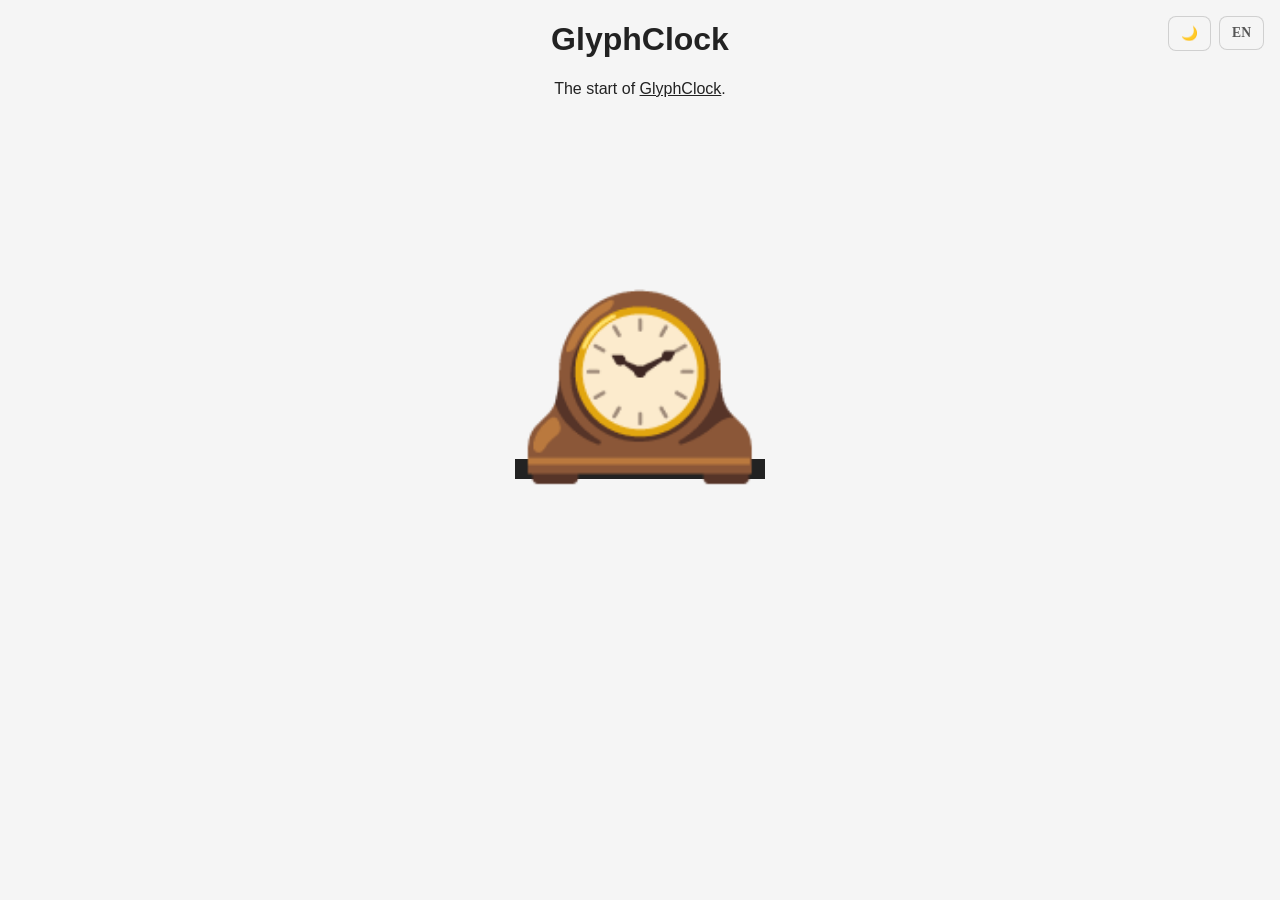
==== index.html @ ae3c22c6 "Initial commit" ====
<!DOCTYPE html>
<html lang="en">
<head>
  <meta charset="utf-8">
  <meta name="viewport" content="width=device-width, initial-scale=1">
  <title>GlyphClock</title>
  <meta name="description" content="A timezone-free time system dividing the day into 16 symbolic blocks.">
  <meta name="author" content="Adam">
  <link rel="stylesheet" href="css/styles.css">
  <script>(function(){try{var d=localStorage.getItem('darkMode');if(d==='true'||(d===null&&matchMedia('(prefers-color-scheme:dark)').matches))document.documentElement.classList.add('dark')}catch(e){}})()</script>
</head>
<body data-page="index">
  <h1>GlyphClock</h1>
  <p data-i18n="index.intro">The start of <a href="about.html">GlyphClock</a>.</p>
  <h2><a href="glyphclock.html">🕰️</a></h2>
  <script src="scripts.js"></script>
  <script src="i18n.js"></script>
</body>
</html>
---- css/styles.css ----
h1 {
  font-family: Arial, Helvetica, sans-serif;
  text-align: center;
}

p {
  font-family: Arial, Helvetica, sans-serif;
  text-align: center;
}

h2 {
  font-size: 200px;
  text-align: center;
}

@keyframes fadeIn {
  from { opacity: 0; }
  to { opacity: 1; }
}

body {
  background-color: whitesmoke;
  color: #222;
  transition: background-color 0.3s, color 0.3s, opacity 0.3s ease;
  animation: fadeIn 0.3s ease;
}

body.navigating {
  opacity: 0;
}

a {
  color: inherit;
}

.dark,
.dark body {
  background-color: #1a1a2e;
  color: #e0e0e0;
}

/* Toolbar */
.toolbar {
  position: fixed;
  top: 1rem;
  right: 1rem;
  z-index: 100;
  display: flex;
  gap: 0.5rem;
  align-items: flex-start;
}

.toolbar-btn {
  background: rgba(245, 245, 245, 0.9);
  border: 1px solid rgba(150, 150, 150, 0.4);
  border-radius: 8px;
  padding: 0.5rem 0.75rem;
  font-size: 0.85rem;
  font-weight: 600;
  cursor: pointer;
  font-family: inherit;
  color: #555;
  text-decoration: none;
  transition: background 0.2s, border-color 0.2s;
}

.toolbar-btn:hover {
  background: rgba(220, 220, 220, 0.9);
  border-color: rgba(100, 100, 100, 0.6);
}

.dark .toolbar-btn {
  background: rgba(30, 30, 50, 0.9);
  border-color: rgba(100, 100, 140, 0.4);
  color: #ccc;
}

.dark .toolbar-btn:hover {
  background: rgba(50, 50, 80, 0.9);
  border-color: rgba(120, 120, 160, 0.6);
}

/* Language switcher dropdown */
.lang-switcher {
  position: relative;
}

.lang-switcher__list {
  position: absolute;
  top: calc(100% + 0.5rem);
  right: 0;
  background: rgba(255, 255, 255, 0.95);
  backdrop-filter: blur(12px);
  border: 1px solid rgba(150, 150, 150, 0.4);
  border-radius: 8px;
  max-height: 300px;
  overflow-y: auto;
  min-width: 160px;
}

.lang-switcher__option {
  display: block;
  width: 100%;
  padding: 0.5rem 1rem;
  background: none;
  border: none;
  color: #666;
  font-size: 0.85rem;
  font-family: inherit;
  text-align: left;
  cursor: pointer;
  transition: background 0.15s, color 0.15s;
}

.lang-switcher__option:hover {
  background: rgba(0, 0, 0, 0.05);
  color: #333;
}

.lang-switcher__option--active {
  color: #111;
  font-weight: 600;
}

.dark .lang-switcher__list {
  background: rgba(25, 25, 45, 0.95);
  border-color: rgba(100, 100, 140, 0.4);
}

.dark .lang-switcher__option {
  color: #999;
}

.dark .lang-switcher__option:hover {
  background: rgba(80, 80, 120, 0.15);
  color: #ddd;
}

.dark .lang-switcher__option--active {
  color: #eee;
}
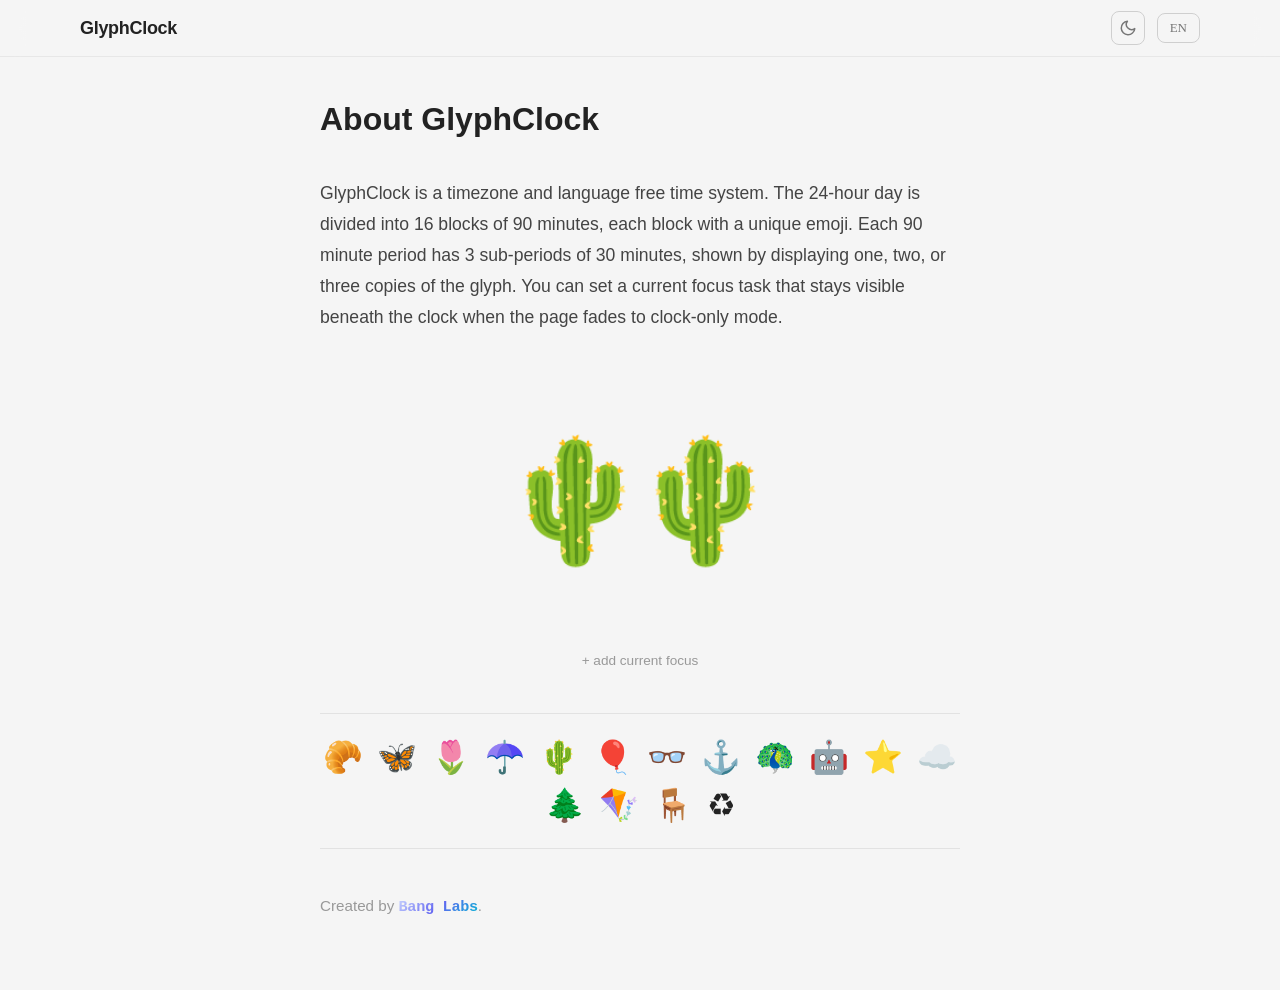
==== commit e0fc353c: "add to do and privacy" ====
--- a/index.html
+++ b/index.html
@@ -6,13 +6,50 @@
   <title>GlyphClock</title>
   <meta name="description" content="A timezone-free time system dividing the day into 16 symbolic blocks.">
   <meta name="author" content="Adam">
+  <link rel="canonical" href="https://glyphclock.bang-labs.eu/">
+  <meta property="og:type" content="website">
+  <meta property="og:url" content="https://glyphclock.bang-labs.eu/">
+  <meta property="og:title" content="GlyphClock">
+  <meta property="og:description" content="A timezone-free time system dividing the day into 16 symbolic blocks.">
+  <meta property="og:site_name" content="GlyphClock">
+  <meta name="twitter:card" content="summary">
+  <meta name="twitter:title" content="GlyphClock">
+  <meta name="twitter:description" content="A timezone-free time system dividing the day into 16 symbolic blocks.">
+  <link rel="icon" type="image/svg+xml" href="favicon.svg">
   <link rel="stylesheet" href="css/styles.css">
-  <script>(function(){try{var d=localStorage.getItem('darkMode');if(d==='true'||(d===null&&matchMedia('(prefers-color-scheme:dark)').matches))document.documentElement.classList.add('dark')}catch(e){}})()</script>
+  <script>(function(){try{var p=new URLSearchParams(location.search).get('theme');if(p==='light'||p==='dark'){localStorage.setItem('darkMode',p==='dark');if(p==='dark')document.documentElement.classList.add('dark');return}var d=localStorage.getItem('darkMode');if(d==='true'||(d===null&&matchMedia('(prefers-color-scheme:dark)').matches))document.documentElement.classList.add('dark')}catch(e){}})()</script>
 </head>
 <body data-page="index">
-  <h1>GlyphClock</h1>
-  <p data-i18n="index.intro">The start of <a href="about.html">GlyphClock</a>.</p>
-  <h2><a href="glyphclock.html">🕰️</a></h2>
+  <div class="content-layer">
+    <div class="about">
+      <h1 data-i18n="title.about">About GlyphClock</h1>
+
+      <p class="about-text" data-i18n="about.desc">GlyphClock is a timezone and language free time system. The 24-hour day is divided into 16 blocks of 90 minutes, each block with a unique emoji. Each 90 minute period has 3 sub-periods of 30 minutes, shown by displaying one, two, or three copies of the glyph.</p>
+
+      <div class="about-clock">
+        <h2 id="currentTime"></h2>
+        <div id="testControls" class="test-controls" style="display:none">
+          <button id="testPrev" class="test-btn">◀</button>
+          <span id="testInfo"></span>
+          <button id="testNext" class="test-btn">▶</button>
+        </div>
+        <div class="focus-area">
+          <button class="focus-add" id="focusAdd" data-i18n="focus.add">+ add current focus</button>
+          <div class="focus-display" id="focusDisplay" style="display:none">
+            <span class="focus-text" id="focusText"></span>
+            <button class="focus-clear" id="focusClear">&times;</button>
+          </div>
+          <input type="text" class="focus-input" id="focusInput" placeholder="What are you focusing on?" data-i18n-placeholder="focus.placeholder" style="display:none">
+        </div>
+      </div>
+
+      <div class="about-glyphs" aria-hidden="true">
+        <span>🥐</span><span>🦋</span><span>🌷</span><span>☂️</span><span>🌵</span><span>🎈</span><span>👓</span><span>⚓</span><span>🦚</span><span id="testModeToggle" style="cursor:pointer" title="Test mode">🤖</span><span>⭐</span><span>☁️</span><span>🌲</span><span>🪁</span><span>🪑</span><span>♻</span>
+      </div>
+
+      <p class="about-creator" data-i18n="about.creator">Created by <a href="https://bang-labs.eu" class="banglabs-brand">Bang Labs</a>.</p>
+    </div>
+  </div>
   <script src="scripts.js"></script>
   <script src="i18n.js"></script>
 </body>
--- a/css/styles.css
+++ b/css/styles.css
@@ -13,6 +13,89 @@
   text-align: center;
 }
 
+#currentTime {
+  height: 260px;
+  width: 100%;
+  position: relative;
+  margin: 0;
+}
+
+.glyph-item {
+  position: absolute;
+  font-size: 200px;
+  line-height: 1;
+  left: 50%;
+  top: 50%;
+  transform: translate(-50%, -50%) scale(0);
+  opacity: 0;
+  transition: transform 0.5s cubic-bezier(0.4, 0, 0.2, 1),
+              opacity 0.5s ease;
+}
+
+/* 1 glyph: centered, full size */
+.glyph-1 .glyph-item:nth-child(1) {
+  transform: translate(-50%, -50%) scale(1);
+  opacity: 1;
+}
+
+/* 2 glyphs: side by side */
+.glyph-2 .glyph-item:nth-child(1) {
+  transform: translate(calc(-50% - 65px), -50%) scale(0.6);
+  opacity: 1;
+}
+.glyph-2 .glyph-item:nth-child(2) {
+  transform: translate(calc(-50% + 65px), -50%) scale(0.6);
+  opacity: 1;
+}
+
+/* 3 glyphs: triangle — 1 top, 2 bottom */
+.glyph-3 .glyph-item:nth-child(1) {
+  transform: translate(-50%, calc(-50% - 50px)) scale(0.425);
+  opacity: 1;
+}
+.glyph-3 .glyph-item:nth-child(2) {
+  transform: translate(calc(-50% - 50px), calc(-50% + 40px)) scale(0.425);
+  opacity: 1;
+}
+.glyph-3 .glyph-item:nth-child(3) {
+  transform: translate(calc(-50% + 50px), calc(-50% + 40px)) scale(0.425);
+  opacity: 1;
+}
+
+/* Test mode controls */
+.test-controls {
+  text-align: center;
+  padding: 0.5rem;
+  font-size: 1.2rem;
+}
+
+.test-btn {
+  font-size: 1.5rem;
+  background: none;
+  border: 1px solid rgba(150, 150, 150, 0.4);
+  border-radius: 8px;
+  padding: 0.4rem 0.8rem;
+  cursor: pointer;
+  color: inherit;
+  margin: 0 0.5rem;
+}
+
+.test-btn:hover {
+  background: rgba(0, 0, 0, 0.05);
+}
+
+.dark .test-btn {
+  border-color: rgba(100, 100, 140, 0.4);
+}
+
+.dark .test-btn:hover {
+  background: rgba(80, 80, 120, 0.15);
+}
+
+#testModeToggle:hover {
+  filter: brightness(1.2);
+}
+
 @keyframes fadeIn {
   from { opacity: 0; }
   to { opacity: 1; }
@@ -21,12 +104,9 @@
 body {
   background-color: whitesmoke;
   color: #222;
-  transition: background-color 0.3s, color 0.3s, opacity 0.3s ease;
+  transition: background-color 0.3s, color 0.3s;
   animation: fadeIn 0.3s ease;
-}
-
-body.navigating {
-  opacity: 0;
+  margin: 0;
 }
 
 a {
@@ -39,45 +119,161 @@
   color: #e0e0e0;
 }
 
-/* Toolbar */
-.toolbar {
+.content-layer {
+  min-height: 100vh;
+  display: flex;
+  align-items: center;
+  justify-content: center;
+  transition: min-height 0.8s ease;
+}
+
+/* Clock-only mode: hide non-clock elements, center clock */
+.about > *:not(.about-clock) {
+  transition: opacity 0.8s ease, max-height 0.8s ease, margin 0.8s ease, padding 0.8s ease;
+  max-height: 500px;
+  overflow: hidden;
+}
+
+.about {
+  transition: margin 0.8s ease, padding 0.8s ease;
+}
+
+body.clock-only .about > *:not(.about-clock) {
+  opacity: 0;
+  max-height: 0;
+  margin: 0;
+  padding: 0;
+  pointer-events: none;
+}
+
+body.clock-only .about {
+  margin: 0;
+}
+
+body.clock-only {
+  overflow: hidden;
+}
+
+/* Navigation */
+.nav {
   position: fixed;
-  top: 1rem;
-  right: 1rem;
+  top: 0;
+  left: 0;
+  right: 0;
   z-index: 100;
+  padding: 0 24px;
+  background: rgba(245, 245, 245, 0.8);
+  backdrop-filter: blur(12px);
+  -webkit-backdrop-filter: blur(12px);
+  border-bottom: 1px solid rgba(0, 0, 0, 0.06);
+  transition: opacity 0.5s ease, background 0.3s;
+}
+
+.dark .nav {
+  background: rgba(26, 26, 46, 0.85);
+  border-bottom-color: rgba(255, 255, 255, 0.06);
+}
+
+.nav-hidden {
+  opacity: 0;
+  pointer-events: none;
+}
+
+.nav-inner {
   display: flex;
-  gap: 0.5rem;
-  align-items: flex-start;
-}
-
-.toolbar-btn {
-  background: rgba(245, 245, 245, 0.9);
+  align-items: center;
+  justify-content: space-between;
+  max-width: 1120px;
+  margin: 0 auto;
+  height: 56px;
+  gap: 32px;
+}
+
+.nav-logo {
+  font-family: Arial, Helvetica, sans-serif;
+  font-size: 18px;
+  font-weight: 700;
+  letter-spacing: -0.3px;
+  color: #222;
+  text-decoration: none;
+  transition: color 0.2s;
+}
+
+.dark .nav-logo {
+  color: #e0e0e0;
+}
+
+.nav-actions {
+  display: flex;
+  align-items: center;
+  gap: 12px;
+}
+
+/* Theme toggle */
+.theme-toggle {
+  display: flex;
+  align-items: center;
+  justify-content: center;
+  width: 34px;
+  height: 34px;
+  background: transparent;
   border: 1px solid rgba(150, 150, 150, 0.4);
   border-radius: 8px;
-  padding: 0.5rem 0.75rem;
-  font-size: 0.85rem;
-  font-weight: 600;
   cursor: pointer;
+  color: #777;
+  transition: border-color 0.2s, color 0.2s;
+}
+
+.theme-toggle:hover {
+  border-color: rgba(100, 100, 100, 0.6);
+  color: #222;
+}
+
+.dark .theme-toggle {
+  border-color: rgba(100, 100, 140, 0.4);
+  color: #999;
+}
+
+.dark .theme-toggle:hover {
+  border-color: rgba(120, 120, 160, 0.6);
+  color: #e0e0e0;
+}
+
+.theme-toggle .icon-sun { display: none; }
+.theme-toggle .icon-moon { display: block; }
+.dark .theme-toggle .icon-sun { display: block; }
+.dark .theme-toggle .icon-moon { display: none; }
+
+/* Nav button (language switcher) */
+.nav-btn {
+  display: flex;
+  align-items: center;
+  gap: 6px;
+  background: transparent;
+  border: 1px solid rgba(150, 150, 150, 0.4);
+  color: #777;
+  padding: 6px 12px;
+  border-radius: 8px;
+  cursor: pointer;
+  font-size: 13px;
+  font-weight: 500;
   font-family: inherit;
-  color: #555;
-  text-decoration: none;
-  transition: background 0.2s, border-color 0.2s;
-}
-
-.toolbar-btn:hover {
-  background: rgba(220, 220, 220, 0.9);
+  transition: border-color 0.2s, color 0.2s;
+}
+
+.nav-btn:hover {
   border-color: rgba(100, 100, 100, 0.6);
-}
-
-.dark .toolbar-btn {
-  background: rgba(30, 30, 50, 0.9);
+  color: #222;
+}
+
+.dark .nav-btn {
   border-color: rgba(100, 100, 140, 0.4);
-  color: #ccc;
-}
-
-.dark .toolbar-btn:hover {
-  background: rgba(50, 50, 80, 0.9);
+  color: #999;
+}
+
+.dark .nav-btn:hover {
   border-color: rgba(120, 120, 160, 0.6);
+  color: #e0e0e0;
 }
 
 /* Language switcher dropdown */
@@ -139,3 +335,195 @@
 .dark .lang-switcher__option--active {
   color: #eee;
 }
+
+/* About page */
+.about {
+  max-width: 640px;
+  margin: 80px auto 60px;
+  padding: 0 24px;
+}
+
+.about h1 {
+  font-family: Arial, Helvetica, sans-serif;
+  font-size: 2rem;
+  font-weight: 700;
+  text-align: left;
+  margin-bottom: 2.5rem;
+}
+
+.privacy-heading {
+  font-family: Arial, Helvetica, sans-serif;
+  font-size: 1.3rem;
+  font-weight: 700;
+  text-align: left;
+  margin-bottom: 0.5rem;
+}
+
+.about-text {
+  font-family: Arial, Helvetica, sans-serif;
+  font-size: 1.1rem;
+  line-height: 1.75;
+  color: #444;
+  margin-bottom: 2rem;
+  text-align: left;
+}
+
+.dark .about-text {
+  color: #b0b0b0;
+}
+
+.about-text a {
+  text-decoration: none;
+  border-bottom: 1px solid rgba(100, 100, 100, 0.3);
+  transition: border-color 0.2s;
+}
+
+.about-text a:hover {
+  border-color: currentColor;
+}
+
+.about-clock {
+  margin: 2.5rem 0;
+}
+
+/* Focus area */
+.focus-area {
+  text-align: center;
+  margin-top: 1rem;
+}
+
+.focus-add {
+  background: none;
+  border: none;
+  color: #999;
+  font-family: Arial, Helvetica, sans-serif;
+  font-size: 0.85rem;
+  cursor: pointer;
+  padding: 0.3rem 0.6rem;
+  transition: color 0.2s;
+}
+
+.focus-add:hover {
+  color: #555;
+}
+
+.dark .focus-add:hover {
+  color: #ccc;
+}
+
+.focus-input {
+  background: none;
+  border: none;
+  border-bottom: 1px solid rgba(150, 150, 150, 0.4);
+  color: inherit;
+  font-family: Arial, Helvetica, sans-serif;
+  font-size: 0.95rem;
+  text-align: center;
+  padding: 0.4rem 0.5rem;
+  width: 260px;
+  max-width: 80vw;
+  outline: none;
+  transition: border-color 0.2s;
+}
+
+.focus-input:focus {
+  border-bottom-color: #6366f1;
+}
+
+.focus-display {
+  display: inline-flex;
+  align-items: center;
+  gap: 0.5rem;
+}
+
+.focus-text {
+  font-family: Arial, Helvetica, sans-serif;
+  font-size: 0.95rem;
+  color: #666;
+  transition: opacity 0.8s ease;
+}
+
+.dark .focus-text {
+  color: #aaa;
+}
+
+.focus-clear {
+  background: none;
+  border: none;
+  color: #bbb;
+  font-size: 1.1rem;
+  cursor: pointer;
+  padding: 0 0.3rem;
+  line-height: 1;
+  transition: color 0.2s, opacity 0.8s ease;
+}
+
+.focus-clear:hover {
+  color: #888;
+}
+
+/* Hide add button and clear button in clock-only, keep focus text */
+body.clock-only .focus-add {
+  opacity: 0;
+  pointer-events: none;
+}
+
+body.clock-only .focus-clear {
+  opacity: 0;
+  pointer-events: none;
+}
+
+.about-glyphs {
+  display: flex;
+  flex-wrap: wrap;
+  justify-content: center;
+  gap: 10px 14px;
+  margin: 2.5rem 0;
+  padding: 1.5rem 0;
+  font-size: 2rem;
+  border-top: 1px solid rgba(150, 150, 150, 0.2);
+  border-bottom: 1px solid rgba(150, 150, 150, 0.2);
+}
+
+.about-creator {
+  font-family: Arial, Helvetica, sans-serif;
+  margin-top: 3rem;
+  font-size: 0.95rem;
+  color: #999;
+  text-align: left;
+}
+
+.about-creator a {
+  text-decoration: none;
+  border-bottom: 1px solid rgba(150, 150, 150, 0.3);
+  transition: border-color 0.2s;
+}
+
+.about-creator a:hover {
+  border-color: currentColor;
+}
+
+.banglabs-brand {
+  font-family: monospace;
+  font-weight: 700;
+  letter-spacing: -0.02em;
+  background: linear-gradient(135deg, #c7d2fe, #6366f1, #06b6d4);
+  -webkit-background-clip: text;
+  background-clip: text;
+  -webkit-text-fill-color: transparent;
+  border-bottom: none;
+}
+
+.banglabs-brand:hover {
+  border-bottom: none;
+  opacity: 0.8;
+}
+
+.dark .about-creator {
+  color: #666;
+}
+
+@media (max-width: 480px) {
+  .about { margin-top: 64px; }
+  .about h1 { font-size: 1.6rem; }
+}
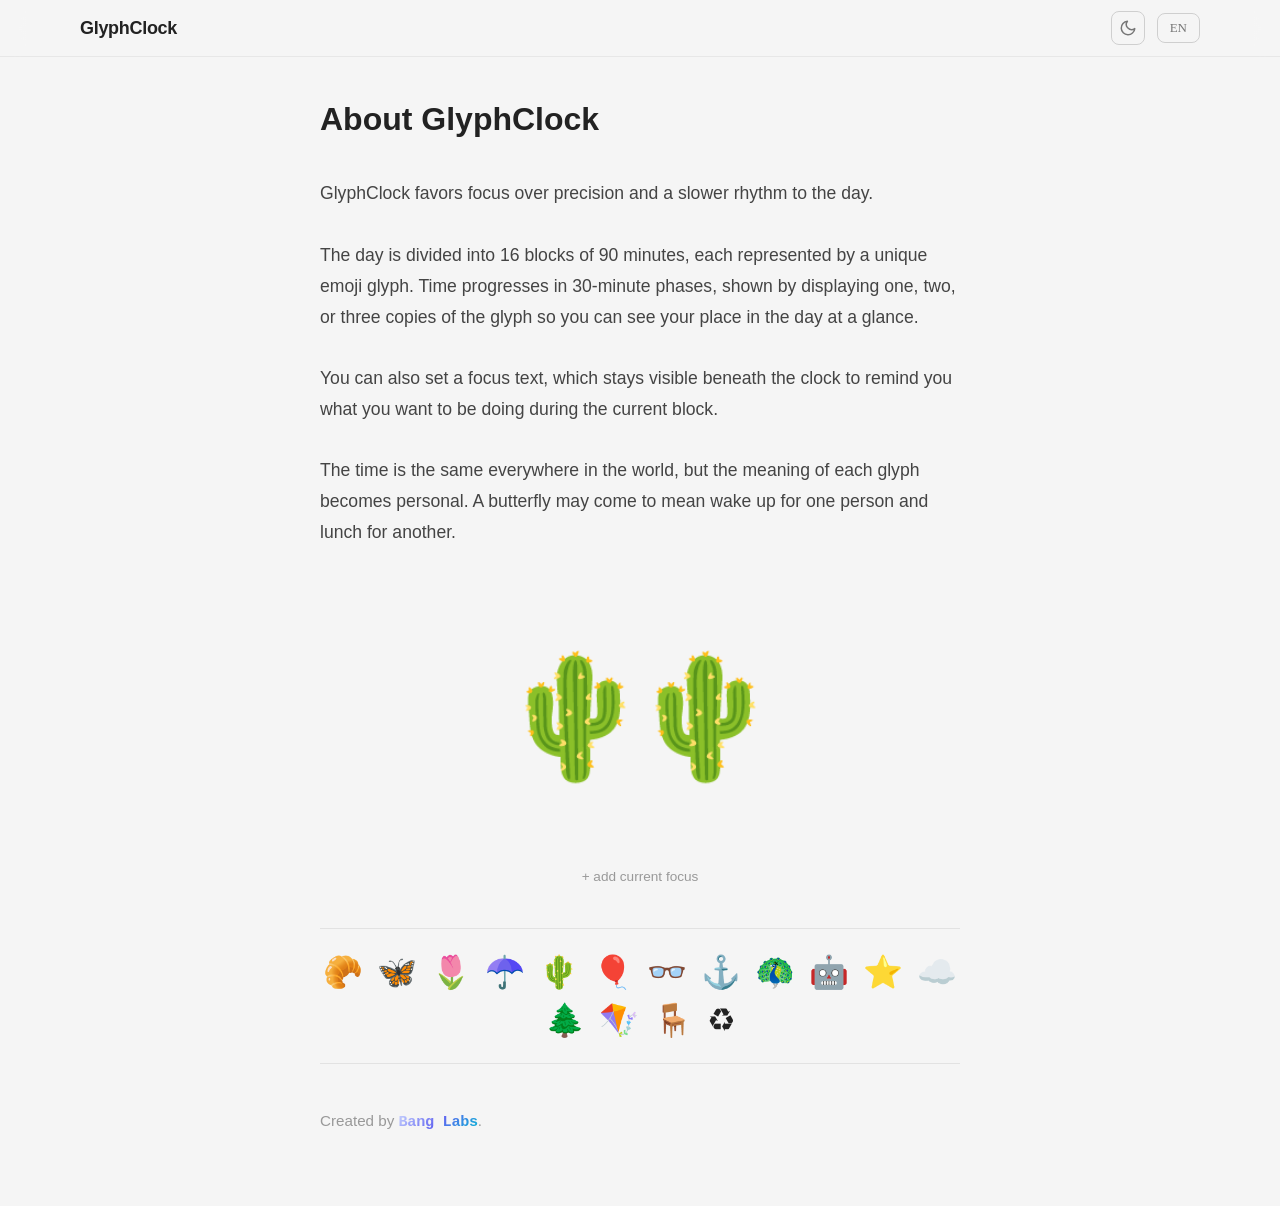
==== commit dd9f5e1f: "Update about text to emphasize focus over precision Co-Authored-By: Claude Opus 4.6 <noreply@anthrop" ====
--- a/index.html
+++ b/index.html
@@ -24,7 +24,7 @@
     <div class="about">
       <h1 data-i18n="title.about">About GlyphClock</h1>
 
-      <p class="about-text" data-i18n="about.desc">GlyphClock is a timezone and language free time system. The 24-hour day is divided into 16 blocks of 90 minutes, each block with a unique emoji. Each 90 minute period has 3 sub-periods of 30 minutes, shown by displaying one, two, or three copies of the glyph.</p>
+      <p class="about-text" data-i18n="about.desc">GlyphClock favors focus over precision and a slower rhythm to the day.<br><br>The day is divided into 16 blocks of 90 minutes, each represented by a unique emoji glyph. Time progresses in 30-minute phases, shown by displaying one, two, or three copies of the glyph so you can see your place in the day at a glance.<br><br>You can also set a focus text, which stays visible beneath the clock to remind you what you want to be doing during the current block.<br><br>The time is the same everywhere in the world, but the meaning of each glyph becomes personal. A butterfly may come to mean wake up for one person and lunch for another.</p>
 
       <div class="about-clock">
         <h2 id="currentTime"></h2>
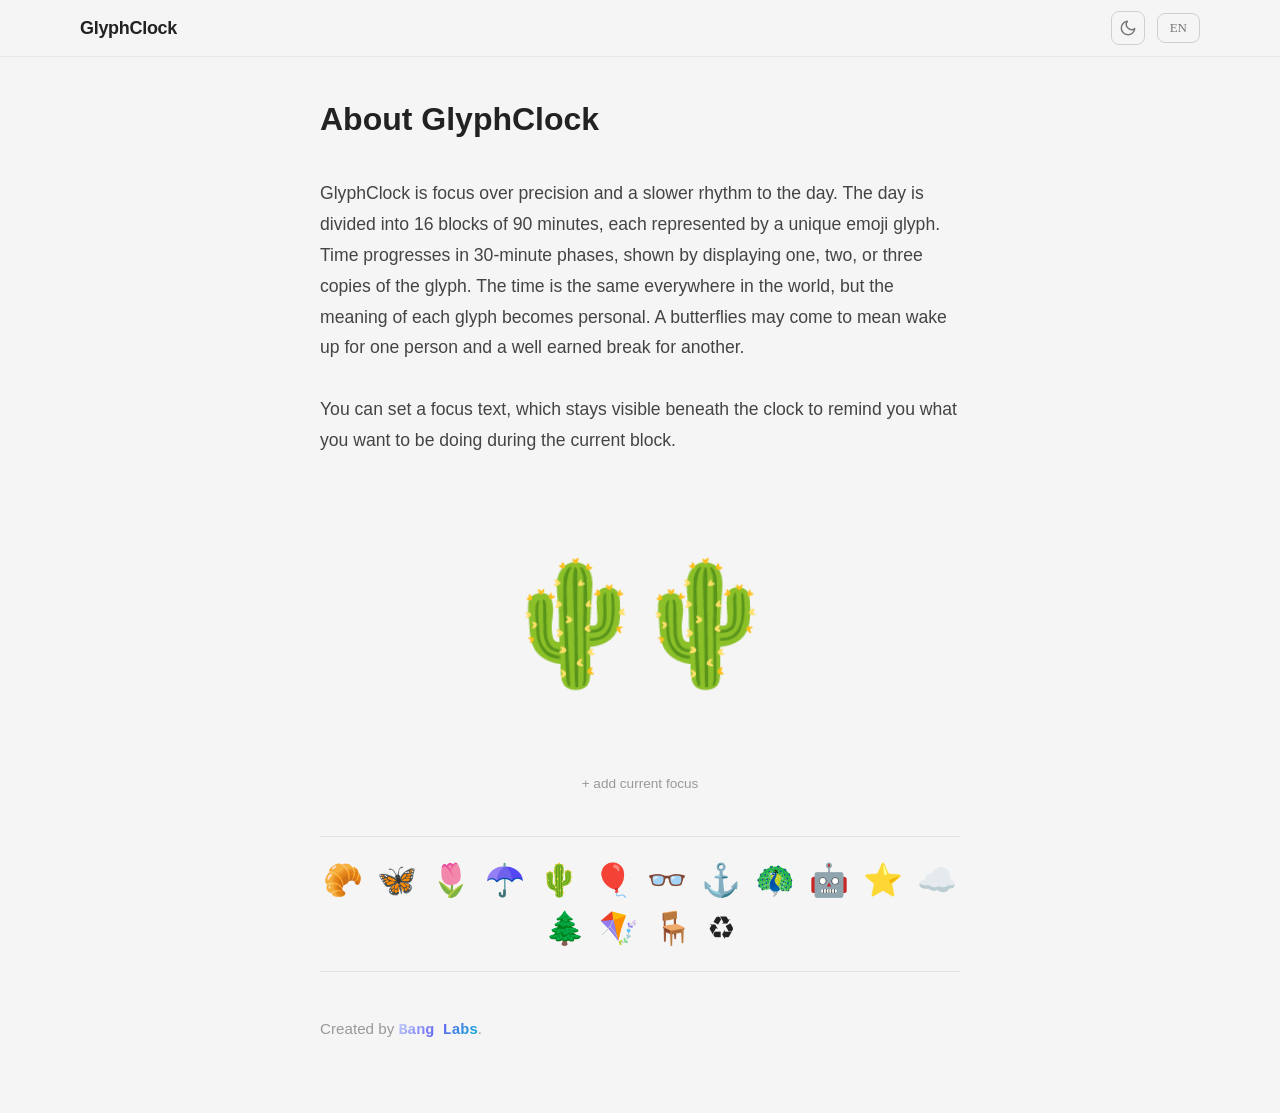
==== commit 589b7f03: "Update about text and all translations to match new copy Co-Authored-By: Claude Opus 4.6 <noreply@an" ====
--- a/index.html
+++ b/index.html
@@ -24,7 +24,7 @@
     <div class="about">
       <h1 data-i18n="title.about">About GlyphClock</h1>
 
-      <p class="about-text" data-i18n="about.desc">GlyphClock favors focus over precision and a slower rhythm to the day.<br><br>The day is divided into 16 blocks of 90 minutes, each represented by a unique emoji glyph. Time progresses in 30-minute phases, shown by displaying one, two, or three copies of the glyph so you can see your place in the day at a glance.<br><br>You can also set a focus text, which stays visible beneath the clock to remind you what you want to be doing during the current block.<br><br>The time is the same everywhere in the world, but the meaning of each glyph becomes personal. A butterfly may come to mean wake up for one person and lunch for another.</p>
+      <p class="about-text" data-i18n="about.desc">GlyphClock is focus over precision and a slower rhythm to the day. The day is divided into 16 blocks of 90 minutes, each represented by a unique emoji glyph. Time progresses in 30-minute phases, shown by displaying one, two, or three copies of the glyph. The time is the same everywhere in the world, but the meaning of each glyph becomes personal. A butterflies may come to mean wake up for one person and a well earned break for another.<br><br>You can set a focus text, which stays visible beneath the clock to remind you what you want to be doing during the current block.</p>
 
       <div class="about-clock">
         <h2 id="currentTime"></h2>
